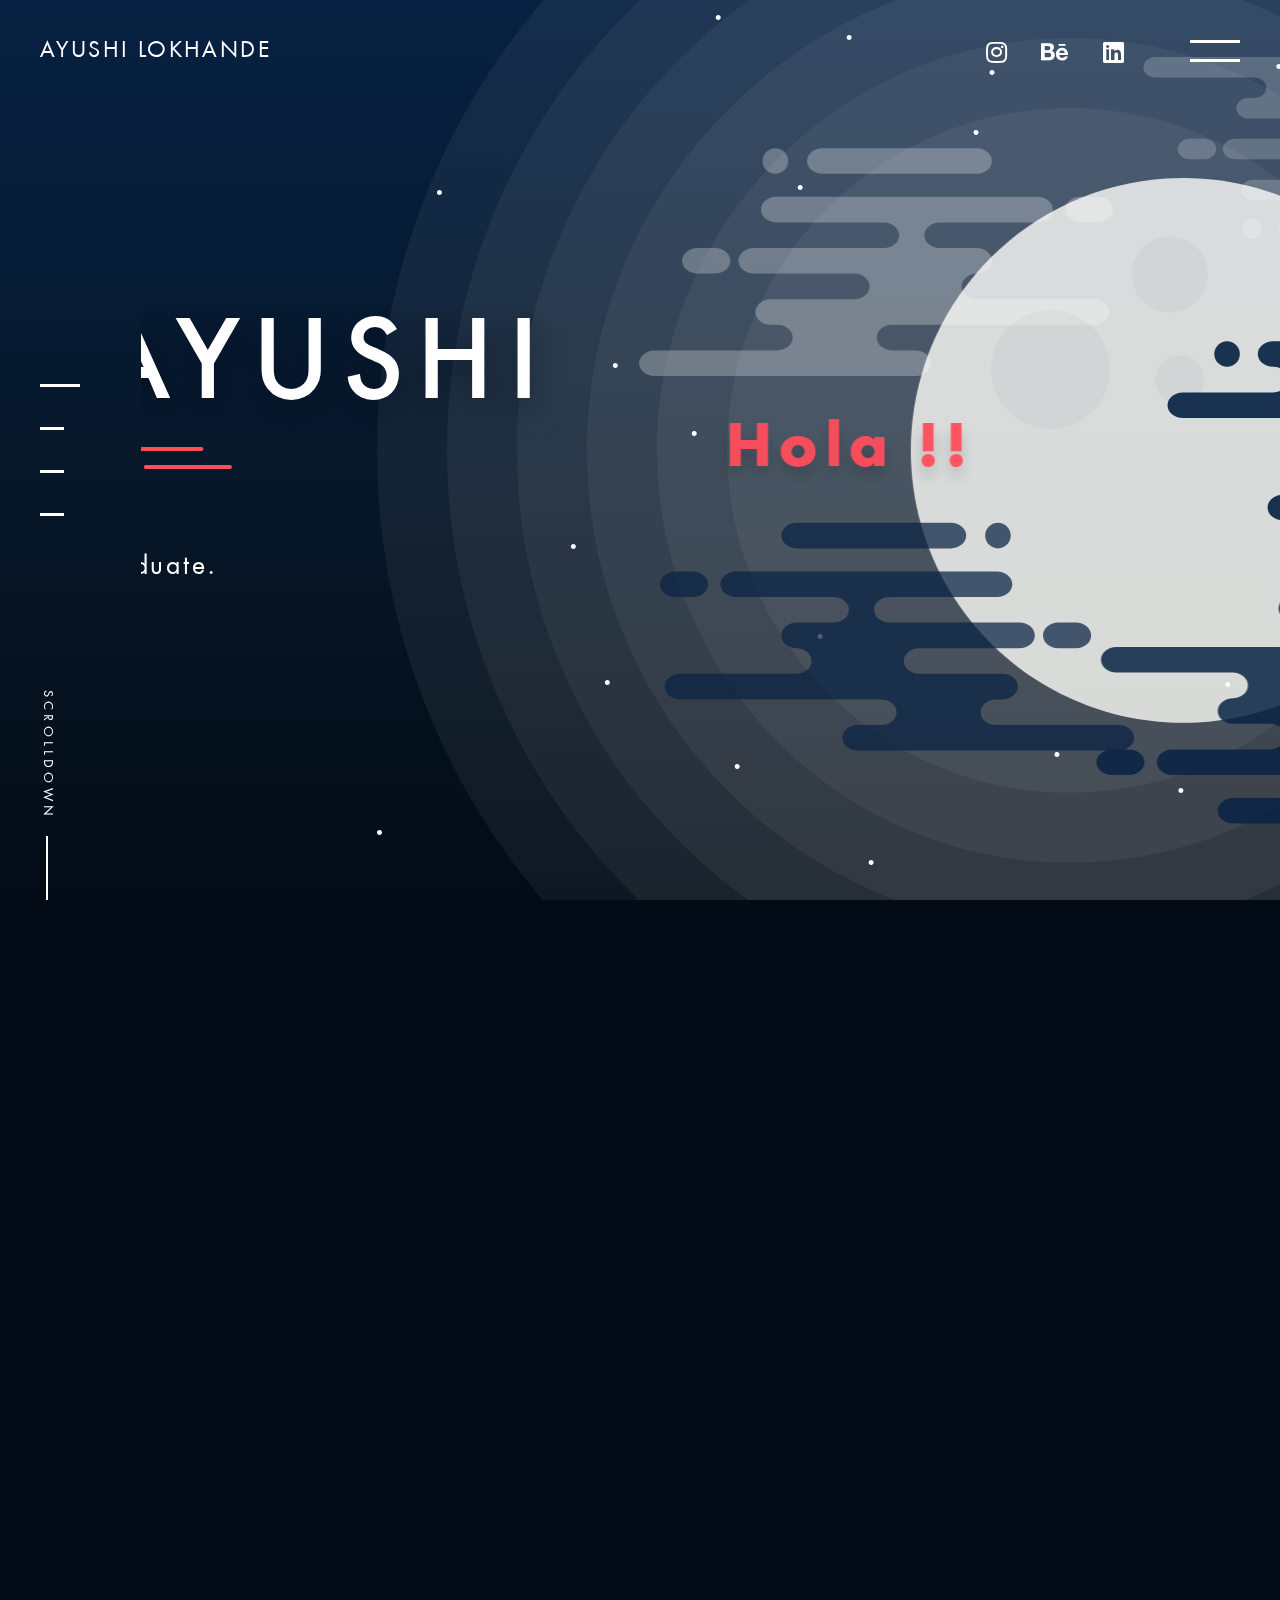
==== index.html @ b532607b "add portfolio files" ====
<!DOCTYPE html>
<html lang="en" >

  <head>
    <meta charset = "UTF-8">
    <meta name = "viewport" content = "width=device-width, initial-scale=1.0">
    <meta http-equiv = "X-UA-Compatible" content = "ie=edge">
    <meta property = "og:type" content = "website">
    <meta property = "og:description" content = "Nagsen website / Web developer / IIT Bhubaneswar Undergraduate">
    <meta property = "og:image" content = "images/ogp.png">
    <meta name = "twitter:card" content = "summary_large_image">
    <meta name = "instagram:site" content = "@a_tasteless_gentleman">
    <meta property = "og:site_name" content = "NAGSEN PORTFOLIO">
    <meta property = "og:locale" content = "en_US">
    <link rel = "stylesheet" href = "css/css1.css">
    <link rel = "stylesheet" href = "css/css2.css">
    <link rel = "stylesheet" href = "https://use.fontawesome.com/releases/v5.0.6/css/all.css">
    <link rel = "stylesheet" href = "https://fonts.googleapis.com/css?family=Abril+Fatface">
    <link rel = "shortcut icon" href = "#">
    <link rel = "apple-touch-icon" href = "./apple-touch-icon.png">
     <link rel="icon" href="images/icon.ico" />
    
    <meta property = "og:title" content = "NAGSEN PORTFOLIO">
    <title> AYUSHI LOKHNADE </title> 
    <!-- Global site tag (gtag.js) - Google Analytics -->
    
  </head>



  <body>
    <header><a class="name" href="./index.html">AYUSHI LOKHANDE</a>
      <div class="wrap">
        <div class="icons">
          <a href="https://www.instagram.com/shutterbug_ayushi?igsh=MWZha2FrNjBmOTk0Zw%3D%3D&utm_source=qr" target="_blank"><i class="fab fa-instagram"></i></a>
          <a href="https://www.behance.net/ayushilokhande1" target="_blank"><i class="fab fa-behance"></i></a>
          <a href="https://www.linkedin.com/in/ayushi-lokhande-009100279/" target="_blank"><i class="fab fa-linkedin"></i></a>
        </div>
        <div class="menuIcon js-menuBtn"></div>
      </div>
      <nav class="global-nav">
        <ul class="global-nav__list">
          <li><a href="index.html">HOME</a></li>
          <li><a href="about.html">ABOUT ME</a></li>
          <li><a href="https://www.behance.net/ayushilokhande1">PROJECTS</a></li>
          <li><a class="js-contact" href="contact.html">CONTACT</a></li>
          <li class="global-nav__sns">
            <a href="https://www.instagram.com/shutterbug_ayushi?igsh=MWZha2FrNjBmOTk0Zw%3D%3D&utm_source=qr" target="_blank"><i class="fab fa-instagram"></i></a>
            <a href="https://www.behance.net/ayushilokhande1" target="_blank"><i class="fab fa-behance"></i></a>
            <a href="https://www.linkedin.com/in/ayushi-lokhande-009100279/" target="_blank"><i class="fab fa-linkedin"></i></a>
          </li>
        </ul>
      </nav>
      <div class="curtain"></div>
      <div class="loader"></div>
    </header>
    <main id="barba-wrapper">
      <div class="barba-container" data-namespace="top">
        <div class="fullpage" id="js-fullpage">
          <div class="section">
            <div class="fullpage__slide">
              <div class="title title--top">
                <h1 class="title__text js-letter">AYUSHI<br></h1>
                <div class="border js-letter"><span></span><span class="js-letter"></span></div>
                <p class="title__lead js-letter"> Visual Creator <br> NIFT Undergraduate.</p>
              </div>
              <div class="moon">
                <div class="moon__img js-parallax-moon">
                  <div class="moon__front layer" data-depth="0.2">
                    <div class="moon__text-wrap">
                      <p class="moon__text js-moon" data-depth="0.5"> Hola !!</p>
                    </div>
                  </div>
                  <div class="moon__front layer" data-depth="0.8">
                    <div class="cloud cloud--front1 js-moon"><img src="images/cloud1.svg" alt="cloud"></div>
                  </div>
                  <div class="moon__back layer" data-depth="0.4">
                    <div class="cloud cloud--back2 js-moon"><img src="images/cloud2.svg" alt="cloud"></div>
                  </div>
                  <div class="moon__front layer" data-depth="0.6">
                    <div class="cloud cloud--front2 js-moon"><img src="images/cloud3.svg" alt="cloud"></div>
                  </div>
                  <div class="moon__back layer" data-depth="0.5"><img class="js-moon" src="images/cloud4.svg" alt="moon"></div>
                  <div class="moon__front layer" data-depth="0.7">
                    <div class="cloud cloud--front3 js-moon"><img src="images/cloud5.svg" alt="cloud"></div>
                  </div>
                  <div class="moon__back layer" data-depth="0.3">
                    <div class="cloud cloud--back1 js-moon"><img src="images/cloud6.svg" alt="cloud"></div>
                  </div>
                  <div class="star" data-depth="0.3">
                    <div class="star__img js-moon"><img src="images/star.svg" alt="star"></div>
                  </div>
                </div>
              </div>
            </div>
          </div>

          <div class="section">
              <div class="fullpage__slide">
                <div class="title">
                  <h2 class="title__text js-letter">About Me</h2>
                  <div class="border js-letter"><span></span><span class="js-letter"></span></div>
                  <p class="title__lead js-letter">I'm passionate about Graphic Design,<br>Photography, and Video Editing.</p>
                  <div class="btn-wrap js-letter"><a class="btn" href="about.html">Want to know more</a></div>
                </div><a class="image image--about" href="about.html">
                  <div class="image__over">
                    <div class="image__cover"></div>
                    <div class="image__cover"></div>
                  </div>
                  <div class="page-num">
                    <p>01</p>
                  </div></a>
              </div>
            </div>  

          <div class="section">
            <div class="fullpage__slide">
              <div class="title">
                <h2 class="title__text js-letter">Creations</h2>
                <p class="title__lead js-letter">Find my resume and the list of projects.</p>
                <div class="border js-letter"><span></span><span class="js-letter"></span></div>
                <div class="btn-wrap js-letter"><a class="btn" href="https://drive.google.com/file/d/175svZ5VrjO5E7LL3ZLbqtbUS1CJKexFf/view?usp=sharing">Resume</a></div>
                <div class="btn-wrap js-letter"><a class="btn" href="https://www.behance.net/ayushilokhande1">Projects</a></div>
              </div><a class="image image--projects" href="https://github.com/Nagsenwaghmare?tab=repositories">
                <div class="image__over">
                  <div class="image__cover"></div>
                  <div class="image__cover"></div>
                </div>
                <div class="page-num">
                  <p>02</p>
                </div></a>
            </div>
          </div>

          <div class="section">
            <div class="fullpage__slide">
              <div class="title">
                <h2 class="title__text js-letter">Let’s Connect</h2>
                <div class="border js-letter"><span></span><span class="js-letter"></span></div>
                <ul>
                  <li class="js-letter"><a href="mailto:wnb10@iitbbs.ac.in"> ayushi.sudarshan@nift.ac.in 
                  </a></li>
                  <li class="js-letter"><p style="font-size:1.3em;"> +91 72491 77165 </p></li>
                  <li class="js-letter"><p style="font-size:1.3em;"> NIFT Bhubaneswar, India - 751024 </p></li>
                  <li class="js-letter"><p style="font-size:1.3em;"> Find me on social media!</p></li>
                  <li class="js-letter">
                    <a href="https://www.instagram.com/shutterbug_ayushi?igsh=MWZha2FrNjBmOTk0Zw%3D%3D&utm_source=qr" target="_blank"><i class="fab fa-instagram"></i></a>
                    <a href="https://www.behance.net/ayushilokhande1" target="_blank"><i class="fab fa-behance"></i></a>
                    <a href="https://www.linkedin.com/in/ayushi-lokhande-009100279/" target="_blank"><i class="fab fa-linkedin"></i></a>
                  </li>
                </ul>
              </div>
              <div class="image image--contact">
                <div class="image__over">
                  <div class="image__cover"></div>
                  <div class="image__cover"></div>
                </div>
                <div class="page-num">
                  <p>03</p>
                </div>
              </div>
            </div>
          </div>
        </div>
        <p class="scrollDown">SCROLLDOWN</p>
        <div class="moon-background">
          <div class="moonlight">
            <div class="moonlight__wrap js-parallax-moonlight">
              <div class="layer moonlight__img" data-depth="0.2"></div>
            </div>
          </div>
        </div>
        <div class="star js-parallax-star">
          <div class="layer" data-depth="0.1">
            <div class="star__img"><img src="images/star.svg"></div>
          </div>
        </div>
        <div class="sky-color"></div>
      </div>
    </main>
    <script src="js/js1.js"></script>
    <script src="js/js2.js"></script>
    <script src="js/js3.js"></script>
    <script src="js/js4.js"></script>
    <script src="js/js5.js"></script>
    <script src="js/js6.js"></script>
  </body>
</html>
---- css/css1.css ----
/*!
 * https://github.com/alvarotrigo/fullPage.js
 * MIT licensed
 * Copyright (C) 2013 alvarotrigo.com - A project by Alvaro Trigo
 */

 html.fp-enabled,
.fp-enabled body {
    margin: 0;
    padding: 0;
    overflow:hidden;

    /*Avoid flicker on slides transitions for mobile phones #336 */
    -webkit-tap-highlight-color: rgba(0,0,0,0);
}

.fp-section {
    position: relative;
    -webkit-box-sizing: border-box; /* Safari<=5 Android<=3 */
    -moz-box-sizing: border-box; /* <=28 */
    box-sizing: border-box;
}

.fp-slide {
    float: left;
}

.fp-slide, .fp-slidesContainer {
    height: 100%;
    display: block;
}

.fp-slides {
    z-index:1;
    height: 100%;
    overflow: hidden;
    position: relative;
    -webkit-transition: all 0.3s ease-out; /* Safari<=6 Android<=4.3 */
    transition: all 0.3s ease-out;
}

.fp-section.fp-table, .fp-slide.fp-table {
    display: table;
    table-layout:fixed;
    width: 100%;
}

.fp-tableCell {
    display: table-cell;
    vertical-align: middle;
    width: 100%;
    height: 100%;
}

.fp-slidesContainer {
    float: left;
    position: relative;
}

.fp-controlArrow {
    -webkit-user-select: none; /* webkit (safari, chrome) browsers */
    -moz-user-select: none; /* mozilla browsers */
    -khtml-user-select: none; /* webkit (konqueror) browsers */
    -ms-user-select: none; /* IE10+ */
    position: absolute;
    z-index: 4;
    top: 50%;
    cursor: pointer;
    width: 0;
    height: 0;
    border-style: solid;
    margin-top: -38px;
    -webkit-transform: translate3d(0,0,0);
    -ms-transform: translate3d(0,0,0);
    transform: translate3d(0,0,0);
}

.fp-controlArrow.fp-prev {
    left: 15px;
    width: 0;
    border-width: 38.5px 34px 38.5px 0;
    border-color: transparent #fff transparent transparent;
}

.fp-controlArrow.fp-next {
    right: 15px;
    border-width: 38.5px 0 38.5px 34px;
    border-color: transparent transparent transparent #fff;
}

.fp-scrollable {
    overflow: hidden;
    position: relative;
}

.fp-scroller{
    overflow: hidden;
}

.iScrollIndicator{
    border: 0 !important;
}

.fp-notransition {
    -webkit-transition: none !important;
    transition: none !important;
}

#fp-nav {
    position: fixed;
    z-index: 100;
    margin-top: -32px;
    top: 50%;
    opacity: 1;
    -webkit-transform: translate3d(0,0,0);
}
#fp-nav.right {
    right: 17px;
}

.fp-slidesNav{
    position: absolute;
    z-index: 4;
    opacity: 1;
    -webkit-transform: translate3d(0,0,0);
    -ms-transform: translate3d(0,0,0);
    transform: translate3d(0,0,0);
    left: 0 !important;
    right: 0;
    margin: 0 auto !important;
}

.fp-slidesNav.bottom {
    bottom: 17px;
}

.fp-slidesNav.top {
    top: 17px;
}

#fp-nav ul,
.fp-slidesNav ul {
  margin: 0;
  padding: 0;
}

#fp-nav ul li,
.fp-slidesNav ul li {
    display: block;
    width: 14px;
    height: 13px;
    margin: 7px;
    position:relative;
}

.fp-slidesNav ul li {
    display: inline-block;
}

#fp-nav ul li a,
.fp-slidesNav ul li a {
    display: block;
    position: relative;
    z-index: 1;
    width: 100%;
    height: 100%;
    cursor: pointer;
    text-decoration: none;
}

#fp-nav ul li a.active span,
.fp-slidesNav ul li a.active span,
#fp-nav ul li:hover a.active span,
.fp-slidesNav ul li:hover a.active span{
    height: 12px;
    width: 12px;
    margin: -6px 0 0 -6px;
    border-radius: 100%;
 }

#fp-nav ul li a span,
.fp-slidesNav ul li a span {
    border-radius: 50%;
    position: absolute;
    z-index: 1;
    height: 4px;
    width: 4px;
    border: 0;
    background: #333;
    left: 50%;
    top: 50%;
    margin: -2px 0 0 -2px;
    -webkit-transition: all 0.1s ease-in-out;
    -moz-transition: all 0.1s ease-in-out;
    -o-transition: all 0.1s ease-in-out;
    transition: all 0.1s ease-in-out;
}

#fp-nav ul li:hover a span,
.fp-slidesNav ul li:hover a span{
    width: 10px;
    height: 10px;
    margin: -5px 0px 0px -5px;
}

#fp-nav ul li .fp-tooltip {
    position: absolute;
    top: -2px;
    color: #fff;
    font-size: 14px;
    font-family: arial, helvetica, sans-serif;
    white-space: nowrap;
    max-width: 220px;
    overflow: hidden;
    display: block;
    opacity: 0;
    width: 0;
    cursor: pointer;
}

#fp-nav ul li:hover .fp-tooltip,
#fp-nav.fp-show-active a.active + .fp-tooltip {
    -webkit-transition: opacity 0.2s ease-in;
    transition: opacity 0.2s ease-in;
    width: auto;
    opacity: 1;
}

#fp-nav ul li .fp-tooltip.right {
    right: 20px;
}

#fp-nav ul li .fp-tooltip.left {
    left: 20px;
}

.fp-auto-height.fp-section,
.fp-auto-height .fp-slide,
.fp-auto-height .fp-tableCell{
    height: auto !important;
}

.fp-responsive .fp-auto-height-responsive.fp-section,
.fp-responsive .fp-auto-height-responsive .fp-slide,
.fp-responsive .fp-auto-height-responsive .fp-tableCell {
    height: auto !important;
}
---- css/css2.css ----
@charset "UTF-8";
	a, abbr, acronym, address, applet, article, aside, audio, b, big, blockquote, body, canvas, caption, center, cite, code, dd, del, details, dfn, div, dl, dt, em, embed, fieldset, figcaption, figure, footer, form, h1, h2, h3, h4, h5, h6, header, hgroup, html, i, iframe, img, ins, kbd, label, legend, li, mark, menu, nav, object, ol, output, p, pre, q, ruby, s, samp, section, small, span, strike, strong, sub, summary, sup, table, tbody, td, tfoot, th, thead, time, tr, tt, u, ul, var, video {
	margin:0;
	padding:0;
	border:0;
	font-size:100%;
	font:inherit;
	vertical-align:baseline}
article, aside, details, figcaption, figure, footer, header, hgroup, menu, nav, section {
	display:block}
body {
	line-height:1}
ol, ul {
	list-style:none}
blockquote, q {
	quotes:none}
blockquote:after, blockquote:before, q:after, q:before {
	content:'';
	content:none}
table {
	border-collapse:collapse;
	border-spacing:0}
@font-face {
	font-family:"futura_m";
	src:url(fonts/Futura-Med.woff) format("eot"),  url(../fonts/Futura-Med.woff) format("woff")}
@font-face {
	font-family:"futura_r";
	src:url(fonts/Futura-Boo.woff) format("eot"),  url(../fonts/Futura-Boo.woff) format("woff")}
@font-face {
	font-family:"futura_b";
	src:url(fonts/Futura-Bol.woff) format("eot"),  url(../fonts/Futura-Bol.woff) format("woff")}
@font-face {
	font-family:"futura_de";
	src:url(fonts/Futura-Dem.woff) format("eot"),  url(../fonts/Futura-Dem.woff) format("woff")}
html {
	font-size:62.5%;
	-webkit-box-sizing:border-box;
	box-sizing:border-box;
	overflow-x:hidden}
@media screen and (max-width:420px) {
	html {
	font-size:3.125vw}
}
*, :after, :before {
	-webkit-box-sizing:border-box;
	box-sizing:border-box}
body {
	font-family:'futura_r', 'Helvetica Neue', 'Helvetica', 'Arial', 'Avenir', 'Hiragino Sans', 游ゴシック体,  'Yu Gothic',  YuGothic, 'ヒラギノ角ゴシック', 'メイリオ',  Meiryo, 'ＭＳ Ｐゴシック', 'MS PGothic',  sans-serif;
	font-size:1.6rem;
	-webkit-text-size-adjust:100%;
	-moz-text-size-adjust:100%;
	-ms-text-size-adjust:100%;
	text-size-adjust:100%;
	color:#828c96;
	overflow-x:hidden}
@media screen and (max-width:420px) {
	body {
	font-size:1.2rem}
}
textarea {
	font-family:'futura_r', 'Helvetica Neue', 'Helvetica', 'Arial', 'Avenir', 'Hiragino Sans', 游ゴシック体,  'Yu Gothic',  YuGothic, 'ヒラギノ角ゴシック', 'メイリオ',  Meiryo, 'ＭＳ Ｐゴシック', 'MS PGothic',  sans-serif}
h1, h2, h3, h4, h5, h6 {
	line-height:1.2}
p {
	line-height:2;
	word-wrap:break-word;
	white-space:normal}
dd, dt, li, pre, td, th {
	line-height:1.5}
li {
	list-style-type:none}
table {
	table-layout:fixed;
	border-collapse:separate;
	border-spacing:0;
	empty-cells:show;
	font:100%;
	font-size:inherit;
	word-wrap:break-word;
	word-break:break-all}
a {
	color:#072142;
	text-decoration:none}
a:hover {
	text-decoration:none}
.clearfix:after {
	content:"";
	display:block;
	clear:both}
.clearfix {
	overflow:hidden;
	zoom:1}
img {
	max-width:100%;
	height:auto;
	vertical-align:middle;
	width:100%}
.title {
	color:#fff;
	position:absolute;
	overflow:hidden;
	top:50%;
	-webkit-transform:translate3d(0,  -50%,  0);
	transform:translate3d(0,  -50%,  0);
	z-index:200;
	margin-left:11%}
@media screen and (max-width:800px) {
	.title {
	margin-left:40px}
}
@media screen and (max-width:420px) {
	.title {
	width:87.5%;
	margin:0 6.25%;
	top:auto;
	-webkit-transform:translate3d(0,  0,  0);
	transform:translate3d(0,  0,  0);
	bottom:8rem}
}
@media screen and (max-width:420px) {
	.title--top {
	margin:0 13%}
}
.title__text {
	font-size:12rem;
	line-height:1;
	letter-spacing:0.1em;
	margin-bottom:1.6rem;
	font-family:"futura_m";
	font-weight:normal;
	text-shadow:0 10px 30px rgba(2,  11,  22,  0.5)}
@media screen and (max-width:800px) {
	.title__text {
	font-size:7.6rem}
}
@media screen and (max-width:420px) {
	.title__text {
	font-size:3.8rem;
	margin-bottom:0.8rem;
	text-shadow:0 3px 10px rgba(2,  11,  22,  0.5)}
}
@media screen and (max-width:420px) {
	.title__text--top {
	font-size:5.4rem;
	text-shadow:0 10px 30px rgba(2,  11,  22,  0.5);
	margin-bottom:0.1rem}
}
.title .border {
	display:inline-block;
	margin-bottom:3.2rem}
@media screen and (max-width:420px) {
	.title .border {
	margin-bottom:0.8rem}
}
.title .border span {
	display:block;
	width:88px;
	height:4px;
	border-radius:5px;
	background:#ff4d5a}
.title .border span:first-child {
	margin-bottom:1.4rem}
@media screen and (max-width:420px) {
	.title .border span:first-child {
	margin-bottom:0.7rem}
}
@media screen and (max-width:800px) {
	.title .border span {
	width:70px}
}
@media screen and (max-width:420px) {
	.title .border span {
	width:44px;
	height:2px}
}
.title .border span:last-child {
	margin-left:54px}
@media screen and (max-width:800px) {
	.title .border span:last-child {
	margin-left:43px}
}
@media screen and (max-width:420px) {
	.title .border span:last-child {
	margin-left:27px}
}
.title__lead {
	color:#fff;
	font-size:2.8rem;
	line-height:1.5;
	letter-spacing:0.1em}
@media screen and (max-width:800px) {
	.title__lead {
	font-size:2.4rem;
	line-height:1.4}
}
@media screen and (max-width:420px) {
	.title__lead {
	font-size:1.2rem}
}
.title li {
	margin-bottom:1.6rem}
@media screen and (max-width:420px) {
	.title li {
	margin-bottom:0.8rem;
	line-height:1.1}
}
.title li:last-child {
	margin-bottom:0}
.title li:last-child a {
	margin-right:3.2rem}
@media screen and (max-width:420px) {
	.title li:last-child a {
	margin-right:1.6rem}
}
.title li:last-child a:last-child {
	margin-right:0}
.title li a {
	color:#fff;
	font-size:2.8rem;
	line-height:1.5;
	letter-spacing:0.1em;
	-webkit-transition:0.3s;
	-o-transition:0.3s;
	transition:0.3s}
@media screen and (max-width:800px) {
	.title li a {
	font-size:2.4rem;
	line-height:1.4}
}
@media screen and (max-width:420px) {
	.title li a {
	font-size:1.2rem}
}
.title li a:hover {
	opacity:0.5}
.btn {
	display:inline-block;
	font-size:1.8rem;
	color:#fff;
	background:#ff4d5a;
	line-height:1;
	font-weight:bold;
	padding:18px 32px;
	border-radius:50px;
	-webkit-transition:.3s;
	-o-transition:.3s;
	transition:.3s;
	letter-spacing:0.1em}
@media screen and (max-width:800px) {
	.btn {
	font-size:1.8rem;
	padding:13px 24px}
}
@media screen and (max-width:420px) {
	.btn {
	font-size:1.2rem}
}
.btn:hover {
	-webkit-transform:translate3d(0,  -5%,  0);
	transform:translate3d(0,  -5%,  0);
	opacity:1}
.btn-wrap {
	margin-top:3.2rem}
@media screen and (max-width:800px) {
	.btn-wrap {
	margin-top:1.6rem}
}
@media screen and (max-width:420px) {
	.btn-wrap {
	text-align:center;
	margin-top:0.8rem}
}
.scrollDown {
	position:fixed;
	font-size:1.4rem;
	bottom:80px;
	left:40px;
	line-height:1;
	letter-spacing:0.3em;
	-webkit-writing-mode:vertical-rl;
	-ms-writing-mode:tb-rl;
	writing-mode:vertical-rl;
	color:#fff;
	z-index:100}
.scrollDown:after {
	content:"";
	width:2px;
	height:64px;
	background:#fff;
	position:absolute;
	left:0;
	right:0;
	margin:auto;
	bottom:-80px}
@media screen and (max-width:420px) {
	.scrollDown:after {
	height:32px;
	bottom:-40px}
}
@media screen and (max-width:420px) {
	.scrollDown {
	left:auto;
	right:6.25%;
	font-size:1rem;
	bottom:40px}
}
.content {
	max-width:1200px;
	width:100%;
	margin:auto}
.content--mlarge {
	margin-top:14.4rem}
@media screen and (max-width:800px) {
	.content--mlarge {
	margin-top:7.2rem}
}
@media screen and (max-width:420px) {
	.content--mlarge {
	margin-top:4rem}
}
@media screen and (max-width:1250px) {
	.content {
	padding:0 10%}
}
.heading {
	font-size:4rem;
	color:#072142;
	letter-spacing:0.2em;
	font-family:"futura_m";
	margin-right:3.2rem;
	padding-top:1.2rem}
.heading--top {
	padding-top:0}
@media screen and (max-width:420px) {
	.heading--left {
	margin-left:auto}
}
@media screen and (max-width:800px) {
	.heading {
	padding-top:0;
	margin-right:0}
}
@media screen and (max-width:420px) {
	.heading {
	font-size:2.4rem;
	padding-top:0.2rem}
}
.heading-num {
	font-size:4rem;
	color:#ff4d5a;
	position:relative;
	padding-left:6.2rem;
	padding-right:3.2rem;
	font-family:"Abril Fatface";
	line-height:1.1}
.heading-num:after {
	content:"";
	width:4.8rem;
	height:2px;
	background:#020b16;
	position:absolute;
	top:0;
	bottom:0;
	left:0;
	margin:auto}
@media screen and (max-width:420px) {
	.heading-num:after {
	width:2.4rem}
}
@media screen and (max-width:420px) {
	.heading-num {
	padding-left:3.2rem;
	font-size:2.4rem}
}
.sub-title {
	font-size:3.2rem;
	margin-bottom:1.6rem;
	color:#072142;
	text-align:center;
	letter-spacing:0.2em;
	line-height:1.2;
	font-family:"futura_de";
	word-break:break-all}
@media screen and (max-width:420px) {
	.sub-title {
	font-size:1.6rem;
	margin-bottom:0.8rem}
}
.small-title {
	font-size:2.4rem;
	color:#072142;
	letter-spacing:0.2em;
	line-height:1.2;
	font-family:"futura_de"}
@media screen and (max-width:420px) {
	.small-title {
	font-size:2.1rem}
}
@media screen and (max-width:420px) {
	.small-title--skill {
	font-size:1.2rem}
}
.wrapper {
	margin-bottom:20rem;
	position:relative;
	z-index:200}
@media screen and (max-width:420px) {
	.wrapper {
	margin-bottom:12rem}
}
.back-arrow {
	position:fixed;
	top:120px;
	left:40px;
	display:block;
	width:64px;
	-webkit-transition:.5s;
	-o-transition:.5s;
	transition:.5s;
	overflow:hidden;
	color:#fff;
	z-index:300}
@media screen and (max-width:420px) {
	.back-arrow {
	width:32px;
	top:60px;
	left:6.25%}
}
.back-arrow:hover {
	-webkit-transform:translate3d(-15%,  0,  0);
	transform:translate3d(-15%,  0,  0)}
.back-arrow g {
	stroke:currentColor}
.back-arrow.js-color {
	color:#020b16}
.page-top {
	width:100%;
	height:100vh;
	position:relative;
	color:#fff;
	background:#020b16}
@media screen and (max-width:420px) {
	.page-top {
	display:block}
}
.page-top__inner {
	width:100%;
	height:100%;
	display:-webkit-box;
	display:-ms-flexbox;
	display:flex;
	-webkit-box-align:center;
	-ms-flex-align:center;
	align-items:center}
@media screen and (max-width:420px) {
	.page-top__inner {
	display:block;
	max-height:761px;
	position:relative}
}
.page-top .image {
	position:relative;
	width:60.677%;
	height:100vh;
	margin:0 0 0 auto;
	-webkit-box-shadow:none;
	box-shadow:none}
@media screen and (max-width:420px) {
	.page-top .image {
	width:100%;
	height:65.492%;
	top:auto}
}
.page-top .image__reile {
	background:url(../img/reile.jpg) no-repeat center;
	background-size:cover}
.page-top .image__about {
	background:url(../images/img.png) no-repeat center;
	background-size:cover	
}
.text {
	position:relative;
	display:-webkit-box;
	display:-ms-flexbox;
	display:flex;
	-webkit-box-align:center;
	-ms-flex-align:center;
	align-items:center;
	padding-left:138px;
	margin-top:14.4rem}
@media screen and (max-width:800px) {
	.text {
	-webkit-box-align:start;
	-ms-flex-align:start;
	align-items:flex-start;
	padding-left:0}
}
@media screen and (max-width:420px) {
	.text {
	margin-top:7.2rem}
}
.text--top {
	-webkit-box-align:start;
	-ms-flex-align:start;
	align-items:flex-start}
.text .heading-num {
	position:absolute;
	left:0}
.text__wrap {
	display:-webkit-box;
	display:-ms-flexbox;
	display:flex;
	-webkit-box-pack:justify;
	-ms-flex-pack:justify;
	justify-content:space-between;
	-webkit-box-align:center;
	-ms-flex-align:center;
	align-items:center;
	padding-right:10%;
	-webkit-box-sizing:content-box;
	box-sizing:content-box;
	max-width:1200px;
	width:100%;
	margin:auto}
.text__wrap--top {
	-webkit-box-align:start;
	-ms-flex-align:start;
	align-items:flex-start}
@media screen and (max-width:800px) {
	.text__wrap--top {
	-webkit-box-align:center;
	-ms-flex-align:center;
	align-items:center}
}
@media screen and (max-width:800px) {
	.text__wrap {
	-webkit-box-orient:vertical;
	-webkit-box-direction:normal;
	-ms-flex-direction:column;
	flex-direction:column;
	padding-left:10%}
}
.text__works {
	width:65.5%}
@media screen and (max-width:800px) {
	.text__works {
	width:100%;
	margin-top:7.2rem}
}
@media screen and (max-width:420px) {
	.text__works {
	margin-top:4rem}
}
.container {
	margin-top:20rem}
@media screen and (max-width:420px) {
	.container {
	margin-top:12rem}
}
.curtain {
	position:fixed;
	top:0;
	left:0;
	width:100%;
	height:100vh;
	background:#020b16;
	z-index:99999;
	-webkit-transform:translate3d(0,  100%,  0);
	transform:translate3d(0,  100%,  0)}
.loader {
	position:fixed;
	width:100%;
	height:100%;
	background:#020b16;
	top:0;
	left:0}
.loader.js-hidden {
	display:none}
header {
	position:fixed;
	top:0;
	left:0;
	width:100%;
	padding:40px 40px 0;
	color:#fff;
	display:-webkit-box;
	display:-ms-flexbox;
	display:flex;
	-webkit-box-pack:justify;
	-ms-flex-pack:justify;
	justify-content:space-between;
	z-index:1000}
@media screen and (max-width:420px) {
	header {
	padding:20px 6.25%}
}
header.js-color a {
	color:#020b16}
header.js-color .menuIcon:after, header.js-color .menuIcon:before {
	background:#020b16}
header a {
	color:#fff;
	-webkit-transition:0.3s;
	-o-transition:0.3s;
	transition:0.3s}
header a:hover {
	opacity:0.5}
header .name {
	font-size:2.4rem;
	letter-spacing:0.1em;
	position:relative;
	z-index:1000}
@media screen and (max-width:420px) {
	header .name {
	font-size:1.6rem}
}
header .wrap {
	display:-webkit-box;
	display:-ms-flexbox;
	display:flex;
	position:relative}
header .icons {
	display:-webkit-box;
	display:-ms-flexbox;
	display:flex;
	margin-right:6.4rem}
@media screen and (max-width:420px) {
	header .icons {
	display:none}
}
header .icons a {
	display:block;
	margin-right:3.2rem;
	font-size:2.4rem;
	letter-spacing:0.1em}
header .icons a:last-child {
	margin-right:0}
header .menuIcon {
	position:relative;
	width:50px;
	height:22px;
	cursor:pointer}
@media screen and (max-width:420px) {
	header .menuIcon {
	width:25px;
	height:15px}
}
header .menuIcon:after, header .menuIcon:before {
	content:"";
	width:100%;
	height:3px;
	background:#fff;
	position:absolute;
	right:0;
	-webkit-transition:0.4s cubic-bezier(0.785,  0.135,  0.15,  0.86);
	-o-transition:0.4s cubic-bezier(0.785,  0.135,  0.15,  0.86);
	transition:0.4s cubic-bezier(0.785,  0.135,  0.15,  0.86)}
header .menuIcon:after {
	top:0}
header .menuIcon:before {
	bottom:0}
header .menuIcon.js-menuOpen:after {
	top:50%;
	-webkit-transform:rotate(45deg) translate3d(0,  -50%,  0);
	transform:rotate(45deg) translate3d(0,  -50%,  0)}
header .menuIcon.js-menuOpen:before {
	bottom:50%;
	-webkit-transform:rotate(-45deg) translate3d(0,  50%,  0);
	transform:rotate(-45deg) translate3d(0,  50%,  0)}
header .global-nav {
	background-image:-webkit-gradient(linear,  left top,  right top,  from(#072142),  color-stop(42%,  #8c2b7a),  to(#ff4d5a));
	background-image:-webkit-linear-gradient(left,  #072142,  #8c2b7a 42%,  #ff4d5a);
	background-image:-o-linear-gradient(left,  #072142,  #8c2b7a 42%,  #ff4d5a);
	background-image:linear-gradient(to right,  #072142,  #8c2b7a 42%,  #ff4d5a);
	width:100%;
	height:100vh;
	position:fixed;
	top:0;
	left:0;
	display:-webkit-box;
	display:-ms-flexbox;
	display:flex;
	-webkit-box-pack:center;
	-ms-flex-pack:center;
	justify-content:center;
	-webkit-box-align:center;
	-ms-flex-align:center;
	align-items:center;
	-webkit-transition:0.4s cubic-bezier(0.785,  0.135,  0.15,  0.86);
	-o-transition:0.4s cubic-bezier(0.785,  0.135,  0.15,  0.86);
	transition:0.4s cubic-bezier(0.785,  0.135,  0.15,  0.86);
	-webkit-transform:translate3d(0,  -100%,  0);
	transform:translate3d(0,  -100%,  0);
	z-index:-100}
header .global-nav.js-open {
	-webkit-transform:translate3d(0,  0,  0);
	transform:translate3d(0,  0,  0)}
header .global-nav.js-open a {
	-webkit-transform:translate3d(0,  0,  0);
	transform:translate3d(0,  0,  0)}
header .global-nav__list {
	text-align:center}
header .global-nav__list li {
	margin-top:7.2rem;
	position:relative;
	padding:0 153px;
	overflow:hidden}
header .global-nav__list li:first-child {
	margin-top:0}
@media screen and (max-width:420px) {
	header .global-nav__list li {
	padding:0;
	margin-top:3.2rem}
}
header .global-nav__list a {
	display:inline-block;
	color:#fff;
	font-size:12rem;
	line-height:1;
	letter-spacing:0.1em;
	font-family:"futura_m";
	font-weight:normal;
	text-shadow:0 10px 30px rgba(2,  11,  22,  0.2);
	-webkit-transform:translate3d(0,  100%,  0);
	transform:translate3d(0,  100%,  0);
	-webkit-transition:0.4s cubic-bezier(0.785,  0.135,  0.15,  0.86) 0.3s;
	-o-transition:0.4s cubic-bezier(0.785,  0.135,  0.15,  0.86) 0.3s;
	transition:0.4s cubic-bezier(0.785,  0.135,  0.15,  0.86) 0.3s}
@media screen and (max-width:800px) {
	header .global-nav__list a {
	font-size:7.6rem}
}
@media screen and (max-width:420px) {
	header .global-nav__list a {
	font-size:3.8rem;
	text-shadow:0 3px 20px rgba(2,  11,  22,  0.2)}
}
header .global-nav__list a:after {
	content:"";
	width:0;
	height:10px;
	background:#fff;
	position:absolute;
	left:0;
	top:40%;
	-webkit-box-shadow:0 10px 30px rgba(2,  11,  22,  0.2);
	box-shadow:0 10px 30px rgba(2,  11,  22,  0.2);
	-webkit-transition:0.3s cubic-bezier(0.77,  0,  0.175,  1);
	-o-transition:0.3s cubic-bezier(0.77,  0,  0.175,  1);
	transition:0.3s cubic-bezier(0.77,  0,  0.175,  1)}
@media screen and (max-width:800px) {
	header .global-nav__list a:after {
	display:none}
}
header .global-nav__list a:hover {
	opacity:1}
header .global-nav__list a:hover:after {
	width:100%}
header .global-nav__sns {
	display:none}
@media screen and (max-width:420px) {
	header .global-nav__sns {
	display:block}
}
header .global-nav__sns a {
	font-size:1.8rem;
	margin-right:2.4rem;
	-webkit-transform:translate3d(0,  150%,  0);
	transform:translate3d(0,  150%,  0)}
header .global-nav__sns a:last-child {
	margin-right:0}
.background {
	width:100%;
	height:100vh;
	overflow:hidden}
.sky-color {
	position:fixed;
	width:100%;
	height:100vh;
	top:0;
	left:0;
	background-image:-webkit-gradient(linear,  left top,  left bottom,  from(#072142),  color-stop(#061c37),  color-stop(#07182b),  color-stop(#061220),  to(#020b16));
	background-image:-webkit-linear-gradient(top,  #072142,  #061c37,  #07182b,  #061220,  #020b16);
	background-image:-o-linear-gradient(top,  #072142,  #061c37,  #07182b,  #061220,  #020b16);
	background-image:linear-gradient(to bottom,  #072142,  #061c37,  #07182b,  #061220,  #020b16);
	z-index:-200}
.fullpage__slide {
	width:100%;
	height:100vh;
	display:-webkit-box;
	display:-ms-flexbox;
	display:flex;
	-webkit-box-align:center;
	-ms-flex-align:center;
	align-items:center;
	position:relative;
	color:#fff}
@media screen and (max-width:420px) {
	.fullpage__slide {
	display:block;
	height:100%;
	position:absolute;
	top:0;
	left:0;
	max-height:761px}
}
@media screen and (max-width:420px) {
	.fp-section-1 .fullpage__slide {
	height:100%;
	position:absolute;
	top:0;
	left:0;
	bottom:0;
	margin:auto;
	max-height:667px}
}
#fp-nav {
	margin:0;
	-webkit-transform:translate3d(0,  -50%,  0);
	transform:translate3d(0,  -50%,  0);
	width:40px;
	left:40px;
	overflow:hidden}
@media screen and (max-width:1250px) {
	#fp-nav {
	width:auto;
	top:auto;
	left:50%;
	bottom:32px;
	-webkit-transform:translate3d(-50%,  0,  0);
	transform:translate3d(-50%,  0,  0)}
}
@media screen and (max-width:420px) {
	#fp-nav {
	bottom:20px}
}
@media screen and (max-width:1250px) {
	#fp-nav ul {
	display:-webkit-box;
	display:-ms-flexbox;
	display:flex;
	-webkit-box-align:end;
	-ms-flex-align:end;
	align-items:flex-end}
}
#fp-nav ul li {
	height:3px;
	margin:0 0 40px}
@media screen and (max-width:1250px) {
	#fp-nav ul li {
	height:auto;
	margin:0 28px}
}
@media screen and (max-width:420px) {
	#fp-nav ul li {
	margin:0 12px}
}
#fp-nav ul li a {
	width:24px;
	height:100%;
	background:#fff;
	-webkit-transition:.3s;
	-o-transition:.3s;
	transition:.3s}
#fp-nav ul li a span {
	display:none}
@media screen and (max-width:1250px) {
	#fp-nav ul li a {
	width:3px;
	height:24px}
}
@media screen and (max-width:420px) {
	#fp-nav ul li a {
	width:2px;
	height:16px}
}
#fp-nav ul li:last-child {
	margin-bottom:0}
#fp-nav ul li .active {
	width:40px}
@media screen and (max-width:1250px) {
	#fp-nav ul li .active {
	width:3px;
	height:40px}
}
@media screen and (max-width:420px) {
	#fp-nav ul li .active {
	width:2px;
	height:32px}
}
.moon {
	position:absolute;
	top:0;
	bottom:0;
	left:29.427%;
	margin:auto;
	height:1385px;
	width:1385px;
	display:-webkit-box;
	display:-ms-flexbox;
	display:flex;
	-webkit-box-align:center;
	-ms-flex-align:center;
	align-items:center;
	-webkit-box-pack:center;
	-ms-flex-pack:center;
	justify-content:center}
@media screen and (max-width:800px) {
	.moon {
	width:100vw;
	height:100vw;
	left:23%}
}
@media screen and (max-width:420px) {
	.moon {
	width:165vw;
	height:165vw;
	left:50%;
	top:-10rem;
	bottom:auto;
	-webkit-transform:translate3d(-50%,  0,  0);
	transform:translate3d(-50%,  0,  0)}
}
.moon__back {
	z-index:-100}
.moon__front {
	z-index:200}
.moon__text {
	font-size:6.4rem;
	letter-spacing:0.1em;
	text-shadow:0 10px 15px rgba(2,  11,  22,  0.2);
	color:#ff4d5a;
	font-family:"futura_b"}
@media screen and (max-width:800px) {
	.moon__text {
	font-size:3.2rem}
}
@media screen and (max-width:420px) {
	.moon__text {
	font-size:2.4rem;
	text-shadow:0 4px 6px rgba(2,  11,  22,  0.2)}
}
.moon__text-wrap {
	position:absolute;
	left:-15.5963%;
	top:50%;
	-webkit-transform:translate3d(0,  -50%,  0);
	transform:translate3d(0,  -50%,  0)}
.moon__img {
	position:relative;
	width:39.350180505%;
	height:39.350180505%}
.cloud {
	position:absolute}
.cloud--front1 {
	top:20.55045%;
	right:-49.357798%;
	width:88.44%}
.cloud--front2 {
	bottom:-18.53211%;
	right:-28.6238532%;
	width:87.155%}
.cloud--front3 {
	bottom:-5.137614678%;
	left:-49.357798%;
	width:87.155%}
.cloud--back1 {
	top:-22.38532%;
	right:-7.706422%;
	width:69.724%}
.cloud--back2 {
	top:-5.504587%;
	left:-38.715596%;
	width:87.155%}
.image {
	display:block;
	position:relative;
	width:53.125%;
	height:74.81%;
	margin:0 8% 0 auto;
	-webkit-box-shadow:0 80px 140px -40px rgba(0,  0,  0,  0.6);
	box-shadow:0 80px 140px -40px rgba(0,  0,  0,  0.6)}
@media screen and (max-width:800px) {
	.image {
	margin-right:40px}
}
@media screen and (max-width:420px) {
	.image {
	width:80%;
	height:55.633%;
	margin:0 10%;
	top:9.859%}
}
.image__over {
	width:100%;
	height:100%;
	overflow:hidden;
	position:relative}
.image__cover {
	position:absolute;
	width:100%;
	height:100%;
	top:0;
	right:0;
	background:#ff4d5a;
	-webkit-transform:translate3d(100%,  0,  0);
	transform:translate3d(100%,  0,  0)}
.image__cover:last-child {
	background:#072142}
.image--projects {
	background:url(../images/15.png) no-repeat center;
	background-size:cover}
.image--about {
	background:url(../images/17.png);
	background-size:cover}
.image--contact {
	background:url(../images/16.png) no-repeat center;
	background-size:cover}
.image .page-num {
	position:absolute;
	overflow-y:hidden;
	right:-7.5490%;
	bottom:12.3762%;
	font-size:15rem;
	color:#fff;
	font-family:"Abril Fatface";
	z-index:200}
@media screen and (max-width:800px) {
	.image .page-num {
	font-size:7.5rem;
	right:-5%}
}
@media screen and (max-width:420px) {
	.image .page-num {
	display:none}
}
.image .page-num p {
	line-height:1.1;
	text-shadow:0 10px 30px rgba(2,  11,  22,  0.5)}
@media screen and (max-width:420px) {
	.image .page-num p {
	text-shadow:0 3px 10px rgba(2,  11,  22,  0.5)}
}
.moonlight {
	position:absolute;
	top:0;
	bottom:0;
	left:29.427%;
	margin:auto;
	height:1385px;
	width:1385px;
	z-index:-100}
@media screen and (max-width:800px) {
	.moonlight {
	width:100vw;
	height:100vw;
	left:23%}
}
@media screen and (max-width:420px) {
	.moonlight {
	width:165vw;
	height:165vw;
	left:50%;
	top:-10rem;
	bottom:auto;
	-webkit-transform:translate3d(-50%,  0,  0);
	transform:translate3d(-50%,  0,  0)}
}
.moonlight__wrap {
	width:100%;
	height:100%}
.moonlight__img {
	background:url(../images/moonlight.svg) no-repeat;
	background-size:100%}
.moon-background {
	position:fixed;
	top:0;
	left:0;
	width:100%;
	height:100vh;
	z-index:-100}
@media screen and (max-width:420px) {
	.moon-background {
	height:100%;
	bottom:0;
	margin:auto;
	max-height:667px}
}
.star {
	width:1300px;
	height:100vh;
	position:fixed;
	top:0;
	left:29.427%;
	z-index:-100}
@media screen and (max-width:800px) {
	.star {
	width:100vw;
	left:23%}
}
@media screen and (max-width:420px) {
	.star {
	left:0}
}
.star__img {
	width:100%;
	height:100%;
	display:-webkit-box;
	display:-ms-flexbox;
	display:flex;
	-webkit-box-align:center;
	-ms-flex-align:center;
	align-items:center}
@media screen and (max-width:420px) {
	.star__img {
	display:block}
}
@media screen and (max-width:420px) {
	.star__img img {
	-webkit-transform:translate3d(0%,  39%,  0) scale(1.5);
	transform:translate3d(0%,  39%,  0) scale(1.5)}
}
.layer {
	width:100%;
	height:100%}
.fp-tableCell {
	position:relative}
.meta {
	padding-top:7.2rem;
	position:relative}
.meta__back {
	width:100%;
	height:70rem;
	background:#f2f4f5;
	position:absolute;
	top:0;
	left:0;
	z-index:-100}
@media screen and (max-width:800px) {
	.meta__back {
	height:54rem}
}
@media screen and (max-width:420px) {
	.meta__back {
	height:45rem}
}
.meta__text-wrap {
	padding:0 8.58333% 0}
@media screen and (max-width:420px) {
	.meta__text-wrap {
	padding:0 7.5% 0}
}
.meta__text {
	display:-webkit-box;
	display:-ms-flexbox;
	display:flex;
	margin-bottom:7.2rem}
@media screen and (max-width:420px) {
	.meta__text {
	-webkit-box-orient:vertical;
	-webkit-box-direction:normal;
	-ms-flex-direction:column;
	flex-direction:column}
}
.meta__text li {
	margin-right:6.4rem}
@media screen and (max-width:420px) {
	.meta__text li {
	margin-right:0;
	margin-bottom:1.6rem}
}
.meta__text li:last-child {
	margin-right:0}
@media screen and (max-width:420px) {
	.meta__text li:last-child {
	margin-bottom:0}
}
.meta__text .small-title {
	margin-bottom:0.8rem}
@media screen and (max-width:420px) {
	.meta__text .small-title {
	margin-bottom:0.4rem}
}
.big-image {
	width:100%;
	height:116rem;
	background:url(images/Perspective.jpg) no-repeat center;
	background-size:cover;
	margin-top:14.4rem}
@media screen and (max-width:420px) {
	.big-image {
	margin-top:7.2rem;
	height:50rem}
}
.kamp {
	background:#f2f4f5;
	padding-top:20rem;
	margin-top:14.4rem}
@media screen and (max-width:420px) {
	.kamp {
	padding-top:7.2rem;
	margin-top:7.2rem}
}
.kamp ul {
	width:76.666%;
	margin:0 auto;
	display:-webkit-box;
	display:-ms-flexbox;
	display:flex;
	-webkit-box-pack:justify;
	-ms-flex-pack:justify;
	justify-content:space-between}
.kamp li {
	width:47.5543%}
.back-btn-wrap {
	text-align:center}
.back-btn {
	display:inline-block;
	font-size:3.2rem;
	color:#020b16;
	letter-spacing:0.2em;
	position:relative;
	-webkit-transition:0.5s;
	-o-transition:0.5s;
	transition:0.5s;
	-webkit-transform:translate3d(44px,  0,  0);
	transform:translate3d(44px,  0,  0)}
@media screen and (max-width:420px) {
	.back-btn {
	font-size:1.6rem;
	-webkit-transform:translate3d(22px,  0,  0);
	transform:translate3d(22px,  0,  0)}
}
.back-btn:after {
	content:"";
	width:64px;
	height:2px;
	background:#020b16;
	position:absolute;
	top:0;
	bottom:0;
	left:-88px;
	margin:auto;
	-webkit-transition:0.5s;
	-o-transition:0.5s;
	transition:0.5s}
@media screen and (max-width:420px) {
	.back-btn:after {
	width:32px;
	left:-44px}
}
.back-btn:before {
	content:"";
	width:24px;
	height:1px;
	background:#020b16;
	position:absolute;
	top:0;
	bottom:0;
	left:-88px;
	margin:auto;
	-webkit-transition:0.5s;
	-o-transition:0.5s;
	transition:0.5s}
@media screen and (max-width:800px) {
	.back-btn:before {
	width:12px;
	left:-44px;
	-webkit-transform:rotate(-45deg) translate3d(4px,  -4px,  0);
	transform:rotate(-45deg) translate3d(4px,  -4px,  0);
	display:none}
}
.back-btn:hover {
	-webkit-transform:translate3d(0,  0,  0);
	transform:translate3d(0,  0,  0)}
.back-btn:hover:after {
	width:80px;
	left:-112px}
.back-btn:hover:before {
	left:-112px;
	-webkit-transform:rotate(-45deg) translate3d(2px,  -8px,  0);
	transform:rotate(-45deg) translate3d(2px,  -8px,  0)}
.who__wrap {
	width:48.333%}
@media screen and (max-width:800px) {
	.who__wrap {
	width:100%;
	margin-top:7.2rem}
}
@media screen and (max-width:420px) {
	.who__wrap {
	margin-top:4rem}
}
.who__name {
	color:#072142;
	margin-bottom:2.4rem}
@media screen and (max-width:420px) {
	.who__name {
	margin-bottom:1.6rem}
}
.who__jp {
	font-size:2.4rem;
	letter-spacing:0.3em;
	font-weight:bold;
	margin-bottom:0.4rem}
@media screen and (max-width:420px) {
	.who__jp {
	font-size:1.3rem}
}
.who__en {
	font-size:1.8rem;
	letter-spacing:0.2em;
	font-family:"futura_de";
	line-height:1.3}
@media screen and (max-width:420px) {
	.who__en {
	font-size:1rem}
}
.who__text {
	margin-bottom:6.4rem}
@media screen and (max-width:420px) {
	.who__text {
	margin-bottom:3.2rem}
}
.who__image {
	-webkit-box-shadow:0px 63px 154px -20px rgba(7,  33,  66,  0.5);
	box-shadow:0px 63px 154px -20px rgba(7,  33,  66,  0.5)}
@media screen and (max-width:420px) {
	.who__image {
	-webkit-box-shadow:0px 33px 84px -20px rgba(7,  33,  66,  0.5);
	box-shadow:0px 33px 84px -20px rgba(7,  33,  66,  0.5)}
}
.passion__list {
	display:-webkit-box;
	display:-ms-flexbox;
	display:flex;
	-ms-flex-wrap:wrap;
	flex-wrap:wrap;
	-webkit-box-pack:justify;
	-ms-flex-pack:justify;
	justify-content:space-between}
@media screen and (max-width:800px) {
	.passion__list {
	-webkit-box-orient:vertical;
	-webkit-box-direction:normal;
	-ms-flex-direction:column;
	flex-direction:column;
	-webkit-box-pack:start;
	-ms-flex-pack:start;
	justify-content:flex-start}
}
.passion__item {
	width:29.75%}
@media screen and (max-width:800px) {
	.passion__item {
	width:100%;
	margin-top:6.4rem}
.passion__item:first-child {
	margin-top:0}
}
@media screen and (max-width:420px) {
	.passion__item {
	margin-top:3.2rem}
}
.passion__image {
	width:42.016%;
	margin:0 auto 2.4rem}
@media screen and (max-width:800px) {
	.passion__image {
	width:24.429%}
}
@media screen and (max-width:420px) {
	.passion__image {
	margin-bottom:1.6rem}
}
.skill-set__flex {
	display:-webkit-box;
	display:-ms-flexbox;
	display:flex;
	-ms-flex-wrap:wrap;
	flex-wrap:wrap;
	-webkit-box-pack:justify;
	-ms-flex-pack:justify;
	justify-content:space-between}
@media screen and (max-width:800px) {
	.skill-set__flex {
	-webkit-box-orient:vertical;
	-webkit-box-direction:normal;
	-ms-flex-direction:column;
	flex-direction:column;
	-webkit-box-pack:start;
	-ms-flex-pack:start;
	justify-content:flex-start}
}
.skill-set__list {
	width:47%}
@media screen and (max-width:800px) {
	.skill-set__list {
	width:100%}
.skill-set__list:last-child {
	margin-top:7.2rem}
}
.skill-set__item {
	margin-top:6.4rem;
	display:-webkit-box;
	display:-ms-flexbox;
	display:flex;
	-webkit-box-pack:justify;
	-ms-flex-pack:justify;
	justify-content:space-between;
	-webkit-box-align:center;
	-ms-flex-align:center;
	align-items:center}
.skill-set__item:first-child {
	margin-top:0}
@media screen and (max-width:420px) {
	.skill-set__item {
	margin-top:3.2rem}
}
.skill-set__icon {
	width:10.6382%;
	-ms-flex-item-align:center;
	align-self:center}
.skill-set__detail {
	width:85.1063%}
.skill-set__meta {
	margin-bottom:0.8rem;
	display:-webkit-box;
	display:-ms-flexbox;
	display:flex;
	-webkit-box-pack:justify;
	-ms-flex-pack:justify;
	justify-content:space-between}
.skill-set__name {
	display:-webkit-box;
	display:-ms-flexbox;
	display:flex;
	-webkit-box-align:end;
	-ms-flex-align:end;
	align-items:flex-end}
.skill-set__year {
	font-size:1.4rem;
	line-height:1.2;
	color:#c0c5ca;
	margin-left:0.8rem;
	letter-spacing:0.2em}
@media screen and (max-width:420px) {
	.skill-set__year {
	font-size:1rem}
}
.skill-set__ratio {
	font-size:1.6rem;
	line-height:1.2;
	color:#072142}
@media screen and (max-width:420px) {
	.skill-set__ratio {
	font-size:1rem}
}
.skill-set__high {
	color:#ff4d5a}
.skill-set__bar {
	width:100%;
	height:1.4rem;
	background:#fff;
	position:relative;
	border-radius:10px;
	-webkit-box-shadow:0 5px 15px 0 rgba(7,  33,  66,  0.15);
	box-shadow:0 5px 15px 0 rgba(7,  33,  66,  0.15)}
@media screen and (max-width:420px) {
	.skill-set__bar {
	height:0.7rem}
}
.skill-set__bar:after {
	content:"";
	position:absolute;
	left:0;
	top:0;
	height:100%;
	border-radius:10px;
	width:10%}
.skill-set__bar.p90:after {
	background-image:-webkit-gradient(linear,  left top,  right top,  from(#072142),  color-stop(42%,  #8c2b7a),  to(#ff4d5a));
	background-image:-webkit-linear-gradient(left,  #072142,  #8c2b7a 42%,  #ff4d5a);
	background-image:-o-linear-gradient(left,  #072142,  #8c2b7a 42%,  #ff4d5a);
	background-image:linear-gradient(to right,  #072142,  #8c2b7a 42%,  #ff4d5a)}
.skill-set__bar.p90.in:after {
	-webkit-animation:ratio90 1.5s forwards;
	animation:ratio90 1.5s forwards}
.skill-set__bar.p80:after {
	background-image:-webkit-gradient(linear,  left top,  right top,  from(#072142),  color-stop(50%,  #8c2b7a),  to(#ff4d5a));
	background-image:-webkit-linear-gradient(left,  #072142,  #8c2b7a 50%,  #ff4d5a);
	background-image:-o-linear-gradient(left,  #072142,  #8c2b7a 50%,  #ff4d5a);
	background-image:linear-gradient(to right,  #072142,  #8c2b7a 50%,  #ff4d5a)}
.skill-set__bar.p80.in:after {
	-webkit-animation:ratio80 1.5s forwards;
	animation:ratio80 1.5s forwards}
.skill-set__bar.p70:after {
	background-image:-webkit-gradient(linear,  left top,  right top,  from(#072142),  color-stop(65%,  #8c2b7a),  to(#ff4d5a));
	background-image:-webkit-linear-gradient(left,  #072142,  #8c2b7a 65%,  #ff4d5a);
	background-image:-o-linear-gradient(left,  #072142,  #8c2b7a 65%,  #ff4d5a);
	background-image:linear-gradient(to right,  #072142,  #8c2b7a 65%,  #ff4d5a)}
.skill-set__bar.p70.in:after {
	-webkit-animation:ratio70 1.5s forwards;
	animation:ratio70 1.5s forwards}
.skill-set__bar.p60:after {
	background-image:-webkit-gradient(linear,  left top,  right top,  from(#072142),  color-stop(75%,  #8c2b7a),  to(#ff4d5a));
	background-image:-webkit-linear-gradient(left,  #072142,  #8c2b7a 75%,  #ff4d5a);
	background-image:-o-linear-gradient(left,  #072142,  #8c2b7a 75%,  #ff4d5a);
	background-image:linear-gradient(to right,  #072142,  #8c2b7a 75%,  #ff4d5a)}
.skill-set__bar.p60.in:after {
	-webkit-animation:ratio60 1.5s forwards;
	animation:ratio60 1.5s forwards}
.skill-set__bar.p50:after {
	background-image:-webkit-gradient(linear,  left top,  right top,  from(#072142),  color-stop(65%,  #8c2b7a));
	background-image:-webkit-linear-gradient(left,  #072142,  #8c2b7a 65%);
	background-image:-o-linear-gradient(left,  #072142,  #8c2b7a 65%);
	background-image:linear-gradient(to right,  #072142,  #8c2b7a 65%)}
.skill-set__bar.p50.in:after {
	-webkit-animation:ratio50 1.5s forwards;
	animation:ratio50 1.5s forwards}
.skill-set__bar.p40:after {
	background-image:-webkit-gradient(linear,  left top,  right top,  from(#072142),  color-stop(65%,  #8c2b7a));
	background-image:-webkit-linear-gradient(left,  #072142,  #8c2b7a 65%);
	background-image:-o-linear-gradient(left,  #072142,  #8c2b7a 65%);
	background-image:linear-gradient(to right,  #072142,  #8c2b7a 65%)}
.skill-set__bar.p40.in:after {
	-webkit-animation:ratio40 1.5s forwards;
	animation:ratio40 1.5s forwards}
.footer {
	width:100%;
	padding:14.4rem 0;
	text-align:center;
	background-image:-webkit-linear-gradient(349deg,  #072142,  #8c2b7a 52%,  #ff4d5a);
	background-image:-o-linear-gradient(349deg,  #072142,  #8c2b7a 52%,  #ff4d5a);
	background-image:linear-gradient(101deg,  #072142,  #8c2b7a 52%,  #ff4d5a);
	position:relative;
	z-index:100}
@media screen and (max-width:420px) {
	.footer {
	padding:7.2rem 0}
}
.footer a {
	display:block;
	font-size:2.8rem;
	line-height:1.3;
	color:#fff;
	letter-spacing:0.2em;
	-webkit-transition:.3s;
	-o-transition:.3s;
	transition:.3s}
@media screen and (max-width:420px) {
	.footer a {
	font-size:1.2rem}
}
.footer a:first-child {
	margin-bottom:2.4rem}
@media screen and (max-width:420px) {
	.footer a:first-child {
	margin-bottom:0.8rem}
}
.footer a:hover {
	opacity:0.5}
@-webkit-keyframes ratio90 {
	0% {
	width:10%}
to {
	width:90%}
}
@keyframes ratio90 {
	0% {
	width:10%}
to {
	width:90%}
}
@-webkit-keyframes ratio80 {
	0% {
	width:10%}
to {
	width:80%}
}
@keyframes ratio80 {
	0% {
	width:10%}
to {
	width:80%}
}
@-webkit-keyframes ratio70 {
	0% {
	width:10%}
to {
	width:70%}
}
@keyframes ratio70 {
	0% {
	width:10%}
to {
	width:70%}
}
@-webkit-keyframes ratio60 {
	0% {
	width:10%}
to {
	width:60%}
}
@keyframes ratio60 {
	0% {
	width:10%}
to {
	width:60%}
}
@-webkit-keyframes ratio50 {
	0% {
	width:10%}
to {
	width:50%}
}
@keyframes ratio50 {
	0% {
	width:10%}
to {
	width:50%}
}
@-webkit-keyframes ratio40 {
	0% {
	width:10%}
to {
	width:40%}
}
@keyframes ratio40 {
	0% {
	width:10%}
to {
	width:40%}
}
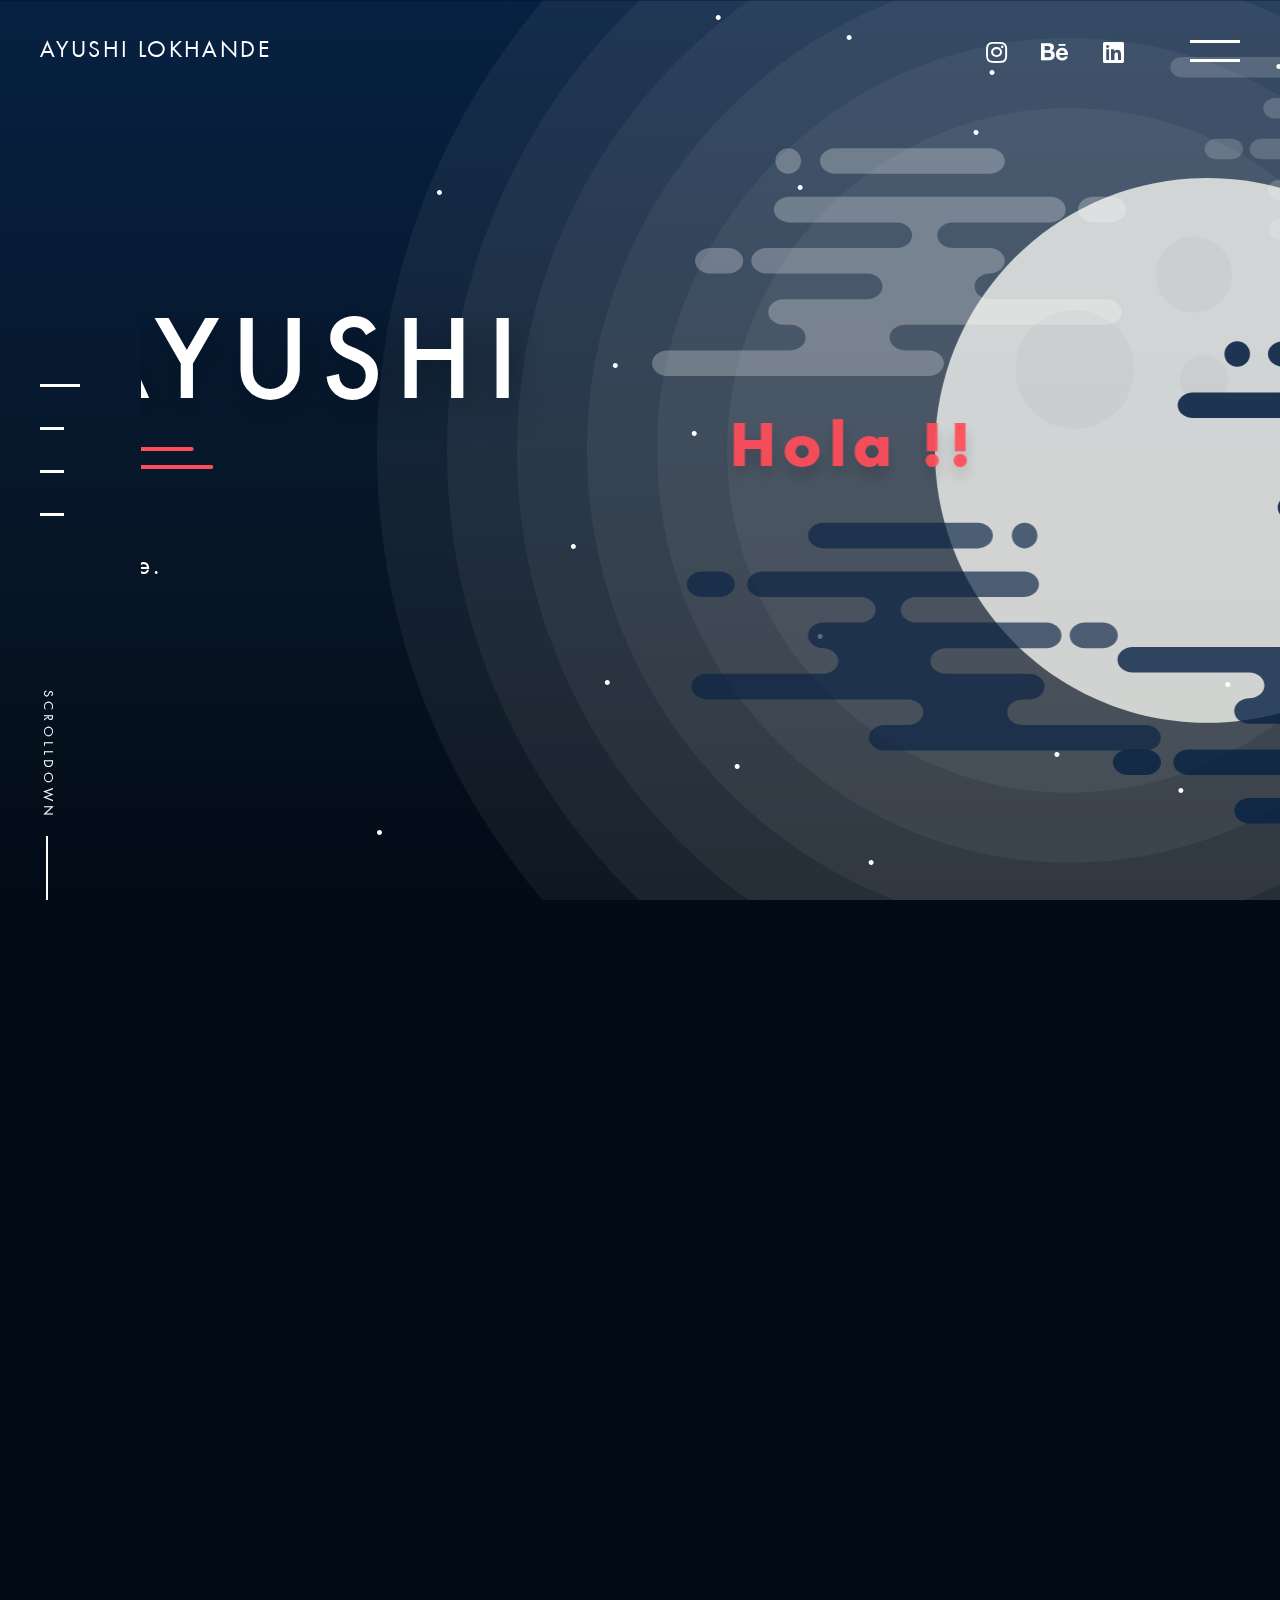
==== commit ac6ed2f8: "Add files via upload" ====
--- a/index.html
+++ b/index.html
@@ -1,189 +1,189 @@
-
-<!DOCTYPE html>
-<html lang="en" >
-
-  <head>
-    <meta charset = "UTF-8">
-    <meta name = "viewport" content = "width=device-width, initial-scale=1.0">
-    <meta http-equiv = "X-UA-Compatible" content = "ie=edge">
-    <meta property = "og:type" content = "website">
-    <meta property = "og:description" content = "Nagsen website / Web developer / IIT Bhubaneswar Undergraduate">
-    <meta property = "og:image" content = "images/ogp.png">
-    <meta name = "twitter:card" content = "summary_large_image">
-    <meta name = "instagram:site" content = "@a_tasteless_gentleman">
-    <meta property = "og:site_name" content = "NAGSEN PORTFOLIO">
-    <meta property = "og:locale" content = "en_US">
-    <link rel = "stylesheet" href = "css/css1.css">
-    <link rel = "stylesheet" href = "css/css2.css">
-    <link rel = "stylesheet" href = "https://use.fontawesome.com/releases/v5.0.6/css/all.css">
-    <link rel = "stylesheet" href = "https://fonts.googleapis.com/css?family=Abril+Fatface">
-    <link rel = "shortcut icon" href = "#">
-    <link rel = "apple-touch-icon" href = "./apple-touch-icon.png">
-     <link rel="icon" href="images/icon.ico" />
-    
-    <meta property = "og:title" content = "NAGSEN PORTFOLIO">
-    <title> AYUSHI LOKHNADE </title> 
-    <!-- Global site tag (gtag.js) - Google Analytics -->
-    
-  </head>
-
-
-
-  <body>
-    <header><a class="name" href="./index.html">AYUSHI LOKHANDE</a>
-      <div class="wrap">
-        <div class="icons">
-          <a href="https://www.instagram.com/shutterbug_ayushi?igsh=MWZha2FrNjBmOTk0Zw%3D%3D&utm_source=qr" target="_blank"><i class="fab fa-instagram"></i></a>
-          <a href="https://www.behance.net/ayushilokhande1" target="_blank"><i class="fab fa-behance"></i></a>
-          <a href="https://www.linkedin.com/in/ayushi-lokhande-009100279/" target="_blank"><i class="fab fa-linkedin"></i></a>
-        </div>
-        <div class="menuIcon js-menuBtn"></div>
-      </div>
-      <nav class="global-nav">
-        <ul class="global-nav__list">
-          <li><a href="index.html">HOME</a></li>
-          <li><a href="about.html">ABOUT ME</a></li>
-          <li><a href="https://www.behance.net/ayushilokhande1">PROJECTS</a></li>
-          <li><a class="js-contact" href="contact.html">CONTACT</a></li>
-          <li class="global-nav__sns">
-            <a href="https://www.instagram.com/shutterbug_ayushi?igsh=MWZha2FrNjBmOTk0Zw%3D%3D&utm_source=qr" target="_blank"><i class="fab fa-instagram"></i></a>
-            <a href="https://www.behance.net/ayushilokhande1" target="_blank"><i class="fab fa-behance"></i></a>
-            <a href="https://www.linkedin.com/in/ayushi-lokhande-009100279/" target="_blank"><i class="fab fa-linkedin"></i></a>
-          </li>
-        </ul>
-      </nav>
-      <div class="curtain"></div>
-      <div class="loader"></div>
-    </header>
-    <main id="barba-wrapper">
-      <div class="barba-container" data-namespace="top">
-        <div class="fullpage" id="js-fullpage">
-          <div class="section">
-            <div class="fullpage__slide">
-              <div class="title title--top">
-                <h1 class="title__text js-letter">AYUSHI<br></h1>
-                <div class="border js-letter"><span></span><span class="js-letter"></span></div>
-                <p class="title__lead js-letter"> Visual Creator <br> NIFT Undergraduate.</p>
-              </div>
-              <div class="moon">
-                <div class="moon__img js-parallax-moon">
-                  <div class="moon__front layer" data-depth="0.2">
-                    <div class="moon__text-wrap">
-                      <p class="moon__text js-moon" data-depth="0.5"> Hola !!</p>
-                    </div>
-                  </div>
-                  <div class="moon__front layer" data-depth="0.8">
-                    <div class="cloud cloud--front1 js-moon"><img src="images/cloud1.svg" alt="cloud"></div>
-                  </div>
-                  <div class="moon__back layer" data-depth="0.4">
-                    <div class="cloud cloud--back2 js-moon"><img src="images/cloud2.svg" alt="cloud"></div>
-                  </div>
-                  <div class="moon__front layer" data-depth="0.6">
-                    <div class="cloud cloud--front2 js-moon"><img src="images/cloud3.svg" alt="cloud"></div>
-                  </div>
-                  <div class="moon__back layer" data-depth="0.5"><img class="js-moon" src="images/cloud4.svg" alt="moon"></div>
-                  <div class="moon__front layer" data-depth="0.7">
-                    <div class="cloud cloud--front3 js-moon"><img src="images/cloud5.svg" alt="cloud"></div>
-                  </div>
-                  <div class="moon__back layer" data-depth="0.3">
-                    <div class="cloud cloud--back1 js-moon"><img src="images/cloud6.svg" alt="cloud"></div>
-                  </div>
-                  <div class="star" data-depth="0.3">
-                    <div class="star__img js-moon"><img src="images/star.svg" alt="star"></div>
-                  </div>
-                </div>
-              </div>
-            </div>
-          </div>
-
-          <div class="section">
-              <div class="fullpage__slide">
-                <div class="title">
-                  <h2 class="title__text js-letter">About Me</h2>
-                  <div class="border js-letter"><span></span><span class="js-letter"></span></div>
-                  <p class="title__lead js-letter">I'm passionate about Graphic Design,<br>Photography, and Video Editing.</p>
-                  <div class="btn-wrap js-letter"><a class="btn" href="about.html">Want to know more</a></div>
-                </div><a class="image image--about" href="about.html">
-                  <div class="image__over">
-                    <div class="image__cover"></div>
-                    <div class="image__cover"></div>
-                  </div>
-                  <div class="page-num">
-                    <p>01</p>
-                  </div></a>
-              </div>
-            </div>  
-
-          <div class="section">
-            <div class="fullpage__slide">
-              <div class="title">
-                <h2 class="title__text js-letter">Creations</h2>
-                <p class="title__lead js-letter">Find my resume and the list of projects.</p>
-                <div class="border js-letter"><span></span><span class="js-letter"></span></div>
-                <div class="btn-wrap js-letter"><a class="btn" href="https://drive.google.com/file/d/175svZ5VrjO5E7LL3ZLbqtbUS1CJKexFf/view?usp=sharing">Resume</a></div>
-                <div class="btn-wrap js-letter"><a class="btn" href="https://www.behance.net/ayushilokhande1">Projects</a></div>
-              </div><a class="image image--projects" href="https://github.com/Nagsenwaghmare?tab=repositories">
-                <div class="image__over">
-                  <div class="image__cover"></div>
-                  <div class="image__cover"></div>
-                </div>
-                <div class="page-num">
-                  <p>02</p>
-                </div></a>
-            </div>
-          </div>
-
-          <div class="section">
-            <div class="fullpage__slide">
-              <div class="title">
-                <h2 class="title__text js-letter">Let’s Connect</h2>
-                <div class="border js-letter"><span></span><span class="js-letter"></span></div>
-                <ul>
-                  <li class="js-letter"><a href="mailto:wnb10@iitbbs.ac.in"> ayushi.sudarshan@nift.ac.in 
-                  </a></li>
-                  <li class="js-letter"><p style="font-size:1.3em;"> +91 72491 77165 </p></li>
-                  <li class="js-letter"><p style="font-size:1.3em;"> NIFT Bhubaneswar, India - 751024 </p></li>
-                  <li class="js-letter"><p style="font-size:1.3em;"> Find me on social media!</p></li>
-                  <li class="js-letter">
-                    <a href="https://www.instagram.com/shutterbug_ayushi?igsh=MWZha2FrNjBmOTk0Zw%3D%3D&utm_source=qr" target="_blank"><i class="fab fa-instagram"></i></a>
-                    <a href="https://www.behance.net/ayushilokhande1" target="_blank"><i class="fab fa-behance"></i></a>
-                    <a href="https://www.linkedin.com/in/ayushi-lokhande-009100279/" target="_blank"><i class="fab fa-linkedin"></i></a>
-                  </li>
-                </ul>
-              </div>
-              <div class="image image--contact">
-                <div class="image__over">
-                  <div class="image__cover"></div>
-                  <div class="image__cover"></div>
-                </div>
-                <div class="page-num">
-                  <p>03</p>
-                </div>
-              </div>
-            </div>
-          </div>
-        </div>
-        <p class="scrollDown">SCROLLDOWN</p>
-        <div class="moon-background">
-          <div class="moonlight">
-            <div class="moonlight__wrap js-parallax-moonlight">
-              <div class="layer moonlight__img" data-depth="0.2"></div>
-            </div>
-          </div>
-        </div>
-        <div class="star js-parallax-star">
-          <div class="layer" data-depth="0.1">
-            <div class="star__img"><img src="images/star.svg"></div>
-          </div>
-        </div>
-        <div class="sky-color"></div>
-      </div>
-    </main>
-    <script src="js/js1.js"></script>
-    <script src="js/js2.js"></script>
-    <script src="js/js3.js"></script>
-    <script src="js/js4.js"></script>
-    <script src="js/js5.js"></script>
-    <script src="js/js6.js"></script>
-  </body>
-</html>
+
+<!DOCTYPE html>
+<html lang="en" >
+
+  <head>
+    <meta charset = "UTF-8">
+    <meta name = "viewport" content = "width=device-width, initial-scale=1.0">
+    <meta http-equiv = "X-UA-Compatible" content = "ie=edge">
+    <meta property = "og:type" content = "website">
+    <meta property = "og:description" content = "Ayushi website / Visual Creator / NIFT Undergraduate">
+    <meta property = "og:image" content = "images/ogp.png">
+    <meta name = "twitter:card" content = "summary_large_image">
+    <meta name = "instagram:site" content = "@shutterbug_ayushi">
+    <meta property = "og:site_name" content = "AYUSHI PORTFOLIO">
+    <meta property = "og:locale" content = "en_US">
+    <link rel = "stylesheet" href = "css/css1.css">
+    <link rel = "stylesheet" href = "css/css2.css">
+    <link rel = "stylesheet" href = "https://use.fontawesome.com/releases/v5.0.6/css/all.css">
+    <link rel = "stylesheet" href = "https://fonts.googleapis.com/css?family=Abril+Fatface">
+    <link rel = "shortcut icon" href = "#">
+    <link rel = "apple-touch-icon" href = "./apple-touch-icon.png">
+     <link rel="icon" href="images/photo.png" />
+    
+    <meta property = "og:title" content = "AYUSHI PORTFOLIO">
+    <title> AYUSHI LOKHNADE </title> 
+    <!-- Global site tag (gtag.js) - Google Analytics -->
+    
+  </head>
+
+
+
+  <body>
+    <header><a class="name" href="./index.html">AYUSHI LOKHANDE</a>
+      <div class="wrap">
+        <div class="icons">
+          <a href="https://www.instagram.com/shutterbug_ayushi?igsh=MWZha2FrNjBmOTk0Zw%3D%3D&utm_source=qr" target="_blank"><i class="fab fa-instagram"></i></a>
+          <a href="https://www.behance.net/ayushilokhande1" target="_blank"><i class="fab fa-behance"></i></a>
+          <a href="https://www.linkedin.com/in/ayushi-lokhande-009100279/" target="_blank"><i class="fab fa-linkedin"></i></a>
+        </div>
+        <div class="menuIcon js-menuBtn"></div>
+      </div>
+      <nav class="global-nav">
+        <ul class="global-nav__list">
+          <li><a href="index.html">HOME</a></li>
+          <li><a href="about.html">ABOUT ME</a></li>
+          <li><a href="https://www.behance.net/ayushilokhande1">PROJECTS</a></li>
+          <li><a class="js-contact" href="contact.html">CONTACT</a></li>
+          <li class="global-nav__sns">
+            <a href="https://www.instagram.com/shutterbug_ayushi?igsh=MWZha2FrNjBmOTk0Zw%3D%3D&utm_source=qr" target="_blank"><i class="fab fa-instagram"></i></a>
+            <a href="https://www.behance.net/ayushilokhande1" target="_blank"><i class="fab fa-behance"></i></a>
+            <a href="https://www.linkedin.com/in/ayushi-lokhande-009100279/" target="_blank"><i class="fab fa-linkedin"></i></a>
+          </li>
+        </ul>
+      </nav>
+      <div class="curtain"></div>
+      <div class="loader"></div>
+    </header>
+    <main id="barba-wrapper">
+      <div class="barba-container" data-namespace="top">
+        <div class="fullpage" id="js-fullpage">
+          <div class="section">
+            <div class="fullpage__slide">
+              <div class="title title--top">
+                <h1 class="title__text js-letter">AYUSHI<br></h1>
+                <div class="border js-letter"><span></span><span class="js-letter"></span></div>
+                <p class="title__lead js-letter"> Visual Creator <br> NIFT Undergraduate.</p>
+              </div>
+              <div class="moon">
+                <div class="moon__img js-parallax-moon">
+                  <div class="moon__front layer" data-depth="0.2">
+                    <div class="moon__text-wrap">
+                      <p class="moon__text js-moon" data-depth="0.5"> Hola !!</p>
+                    </div>
+                  </div>
+                  <div class="moon__front layer" data-depth="0.8">
+                    <div class="cloud cloud--front1 js-moon"><img src="images/cloud1.svg" alt="cloud"></div>
+                  </div>
+                  <div class="moon__back layer" data-depth="0.4">
+                    <div class="cloud cloud--back2 js-moon"><img src="images/cloud2.svg" alt="cloud"></div>
+                  </div>
+                  <div class="moon__front layer" data-depth="0.6">
+                    <div class="cloud cloud--front2 js-moon"><img src="images/cloud3.svg" alt="cloud"></div>
+                  </div>
+                  <div class="moon__back layer" data-depth="0.5"><img class="js-moon" src="images/cloud4.svg" alt="moon"></div>
+                  <div class="moon__front layer" data-depth="0.7">
+                    <div class="cloud cloud--front3 js-moon"><img src="images/cloud5.svg" alt="cloud"></div>
+                  </div>
+                  <div class="moon__back layer" data-depth="0.3">
+                    <div class="cloud cloud--back1 js-moon"><img src="images/cloud6.svg" alt="cloud"></div>
+                  </div>
+                  <div class="star" data-depth="0.3">
+                    <div class="star__img js-moon"><img src="images/star.svg" alt="star"></div>
+                  </div>
+                </div>
+              </div>
+            </div>
+          </div>
+
+          <div class="section">
+              <div class="fullpage__slide">
+                <div class="title">
+                  <h2 class="title__text js-letter">About Me</h2>
+                  <div class="border js-letter"><span></span><span class="js-letter"></span></div>
+                  <p class="title__lead js-letter">I'm passionate about Graphic Design,<br>Photography, and Video Editing.</p>
+                  <div class="btn-wrap js-letter"><a class="btn" href="about.html">Want to know more</a></div>
+                </div><a class="image image--about" href="about.html">
+                  <div class="image__over">
+                    <div class="image__cover"></div>
+                    <div class="image__cover"></div>
+                  </div>
+                  <div class="page-num">
+                    <p>01</p>
+                  </div></a>
+              </div>
+            </div>  
+
+          <div class="section">
+            <div class="fullpage__slide">
+              <div class="title">
+                <h2 class="title__text js-letter">Creations</h2>
+                <p class="title__lead js-letter">Find my resume and the list of projects.</p>
+                <div class="border js-letter"><span></span><span class="js-letter"></span></div>
+                <div class="btn-wrap js-letter"><a class="btn" href="https://drive.google.com/file/d/175svZ5VrjO5E7LL3ZLbqtbUS1CJKexFf/view?usp=sharing">Resume</a></div>
+                <div class="btn-wrap js-letter"><a class="btn" href="https://www.behance.net/ayushilokhande1">Projects</a></div>
+              </div><a class="image image--projects" href="https://github.com/Nagsenwaghmare?tab=repositories">
+                <div class="image__over">
+                  <div class="image__cover"></div>
+                  <div class="image__cover"></div>
+                </div>
+                <div class="page-num">
+                  <p>02</p>
+                </div></a>
+            </div>
+          </div>
+
+          <div class="section">
+            <div class="fullpage__slide">
+              <div class="title">
+                <h2 class="title__text js-letter">Let’s Connect</h2>
+                <div class="border js-letter"><span></span><span class="js-letter"></span></div>
+                <ul>
+                  <li class="js-letter"><a href="mailto:wnb10@iitbbs.ac.in"> ayushi.sudarshan@nift.ac.in 
+                  </a></li>
+                  <li class="js-letter"><p style="font-size:1.3em;"> +91 72491 77165 </p></li>
+                  <li class="js-letter"><p style="font-size:1.3em;"> NIFT Bhubaneswar, India - 751024 </p></li>
+                  <li class="js-letter"><p style="font-size:1.3em;"> Find me on social media!</p></li>
+                  <li class="js-letter">
+                    <a href="https://www.instagram.com/shutterbug_ayushi?igsh=MWZha2FrNjBmOTk0Zw%3D%3D&utm_source=qr" target="_blank"><i class="fab fa-instagram"></i></a>
+                    <a href="https://www.behance.net/ayushilokhande1" target="_blank"><i class="fab fa-behance"></i></a>
+                    <a href="https://www.linkedin.com/in/ayushi-lokhande-009100279/" target="_blank"><i class="fab fa-linkedin"></i></a>
+                  </li>
+                </ul>
+              </div>
+              <div class="image image--contact">
+                <div class="image__over">
+                  <div class="image__cover"></div>
+                  <div class="image__cover"></div>
+                </div>
+                <div class="page-num">
+                  <p>03</p>
+                </div>
+              </div>
+            </div>
+          </div>
+        </div>
+        <p class="scrollDown">SCROLLDOWN</p>
+        <div class="moon-background">
+          <div class="moonlight">
+            <div class="moonlight__wrap js-parallax-moonlight">
+              <div class="layer moonlight__img" data-depth="0.2"></div>
+            </div>
+          </div>
+        </div>
+        <div class="star js-parallax-star">
+          <div class="layer" data-depth="0.1">
+            <div class="star__img"><img src="images/star.svg"></div>
+          </div>
+        </div>
+        <div class="sky-color"></div>
+      </div>
+    </main>
+    <script src="js/js1.js"></script>
+    <script src="js/js2.js"></script>
+    <script src="js/js3.js"></script>
+    <script src="js/js4.js"></script>
+    <script src="js/js5.js"></script>
+    <script src="js/js6.js"></script>
+  </body>
+</html>
